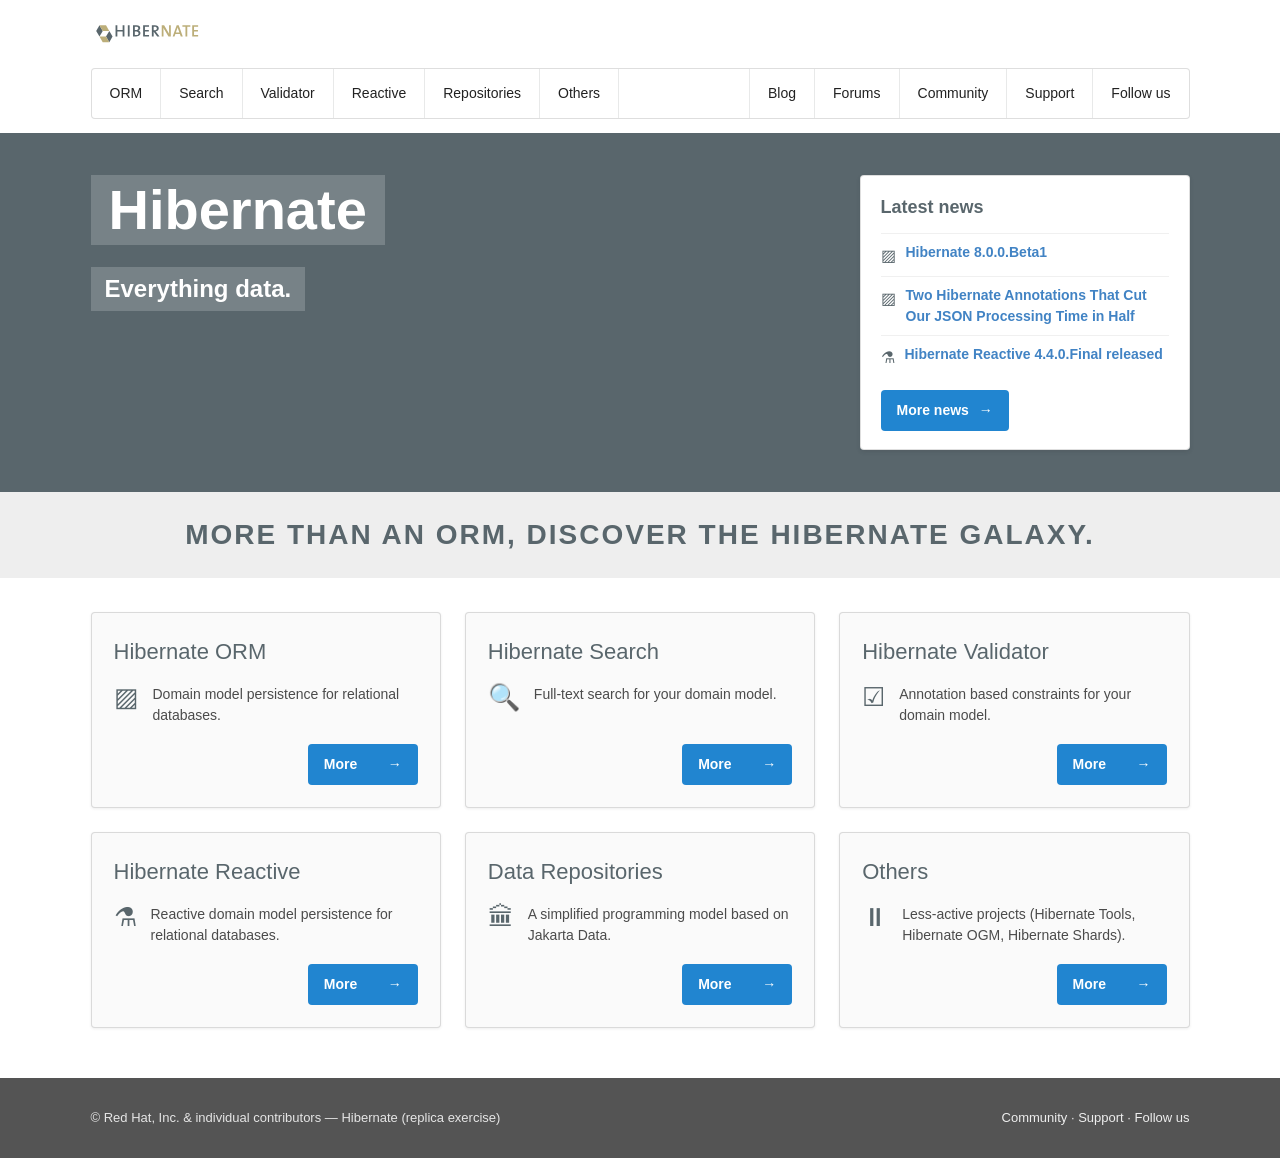
==== index.html @ 09bb4b25 "feat: add Hibernate.org HTML/CSS replica Static desktop-only replica of hibernate.org using plain HT" ====
<!DOCTYPE html>
<html lang="en">

<head>
  <meta charset="UTF-8">
  <title>Hibernate. Everything data.</title>
  <link rel="stylesheet" href="style.css">
</head>

<body>

  <header class="site-header">
    <div class="container">
      <a href="index.html" class="logo">
        <img src="images/hibernate-logo.svg" alt="Hibernate" class="logo-img">
      </a>
      <nav class="navbar">
        <a href="orm.html">ORM</a>
        <a href="blank.html">Search</a>
        <a href="blank.html">Validator</a>
        <a href="blank.html">Reactive</a>
        <a href="blank.html">Repositories</a>
        <a href="blank.html">Others</a>
        <span class="spacer"></span>
        <a href="blank.html">Blog</a>
        <a href="blank.html">Forums</a>
        <a href="blank.html">Community</a>
        <a href="blank.html">Support</a>
        <a href="blank.html">Follow us</a>
      </nav>
    </div>
  </header>

  <!-- Hero -->
  <section class="hero">
    <div class="container">
      <div>
        <div class="hero-title">Hibernate</div>
        <div><span class="hero-sub">Everything data.</span></div>
      </div>

      <div class="news-box">
        <h3>Latest news</h3>
        <div class="news-item">
          <span class="nicon">&#9640;</span>
          <a href="blank.html">Hibernate 8.0.0.Beta1</a>
        </div>
        <div class="news-item">
          <span class="nicon">&#9640;</span>
          <a href="blank.html">Two Hibernate Annotations That Cut Our JSON Processing Time in Half</a>
        </div>
        <div class="news-item">
          <span class="nicon">&#9879;</span>
          <a href="blank.html">Hibernate Reactive 4.4.0.Final released</a>
        </div>
        <a href="blank.html" class="btn btn-blue">More news</a>
      </div>
    </div>
  </section>

  <!-- Banner -->
  <div class="page-banner">
    <div class="container">
      <h1>More than an ORM, discover the Hibernate galaxy.</h1>
    </div>
  </div>

  <!-- Project cards -->
  <section class="projects">
    <div class="container">
      <div class="card-grid">

        <div class="card">
          <h2>Hibernate ORM</h2>
          <div class="card-body">
            <span class="cicon">&#9640;</span>
            <span>Domain model persistence for relational databases.</span>
          </div>
          <a href="orm.html" class="btn btn-blue">More</a>
        </div>

        <div class="card">
          <h2>Hibernate Search</h2>
          <div class="card-body">
            <span class="cicon">&#128269;</span>
            <span>Full-text search for your domain model.</span>
          </div>
          <a href="blank.html" class="btn btn-blue">More</a>
        </div>

        <div class="card">
          <h2>Hibernate Validator</h2>
          <div class="card-body">
            <span class="cicon">&#9745;</span>
            <span>Annotation based constraints for your domain model.</span>
          </div>
          <a href="blank.html" class="btn btn-blue">More</a>
        </div>

        <div class="card">
          <h2>Hibernate Reactive</h2>
          <div class="card-body">
            <span class="cicon">&#9879;</span>
            <span>Reactive domain model persistence for relational databases.</span>
          </div>
          <a href="blank.html" class="btn btn-blue">More</a>
        </div>

        <div class="card">
          <h2>Data Repositories</h2>
          <div class="card-body">
            <span class="cicon">&#127963;</span>
            <span>A simplified programming model based on Jakarta Data.</span>
          </div>
          <a href="blank.html" class="btn btn-blue">More</a>
        </div>

        <div class="card">
          <h2>Others</h2>
          <div class="card-body">
            <span class="cicon">&#9208;</span>
            <span>Less-active projects (Hibernate Tools, Hibernate OGM, Hibernate Shards).</span>
          </div>
          <a href="blank.html" class="btn btn-blue">More</a>
        </div>

      </div>
    </div>
  </section>

  <!-- Footer -->
  <footer class="site-footer">
    <div class="container">
      <span>&copy; Red Hat, Inc. &amp; individual contributors &mdash; Hibernate (replica exercise)</span>
      <span><a href="blank.html">Community</a> &middot; <a href="blank.html">Support</a> &middot; <a
          href="blank.html">Follow us</a></span>
    </div>
  </footer>

</body>

</html>
---- style.css ----
/* ===========================================================
   Hibernate.org replica - HTML/CSS only exercise
   No JavaScript, no external libraries or fonts.
   =========================================================== */

/* ---------- Reset / base ---------- */
* {
  margin: 0;
  padding: 0;
  box-sizing: border-box;
}

body {
  font-family: "Helvetica Neue", Arial, Helvetica, sans-serif;
  font-size: 14px;
  line-height: 1.5;
  color: rgba(0, 0, 0, 0.87);
  background: #ffffff;
}

a {
  color: #4183c4;
  text-decoration: none;
}

a:hover {
  text-decoration: underline;
}

.container {
  max-width: 1127px;
  margin: 0 auto;
  padding: 0 14px;
}

/* ---------- Top header / navigation ---------- */
.site-header {
  background: #ffffff;
  padding-top: 18px;
}

.logo {
  display: inline-block;
}

.logo:hover {
  text-decoration: none;
}

.logo-img {
  height: 30px;
  display: block;
}

/* main menu bar */
.navbar {
  display: flex;
  align-items: stretch;
  border: 1px solid rgba(34, 36, 38, 0.15);
  border-radius: 4px;
  margin: 14px 0 0;
  background: #fff;
}

.navbar a {
  padding: 14px 18px;
  color: rgba(0, 0, 0, 0.87);
  border-left: 1px solid rgba(34, 36, 38, 0.1);
  font-size: 14px;
  white-space: nowrap;
}

.navbar a:first-child { border-left: none; }

.navbar a:hover {
  background: rgba(0, 0, 0, 0.03);
  color: rgba(0, 0, 0, 0.95);
  text-decoration: none;
}

.navbar a.active {
  background: #f2f2f2;
  font-weight: 700;
}

.navbar .spacer {
  flex: 1 1 auto;
  border-left: 1px solid rgba(34, 36, 38, 0.1);
}

/* ---------- Hero / jumbotron ---------- */
.hero {
  background: #59666c;
  color: #fff;
  padding: 42px 0;
  margin-top: 14px;
}

.hero .container {
  display: flex;
  justify-content: space-between;
  align-items: flex-start;
  gap: 30px;
}

.hero-title {
  font-size: 56px;
  font-weight: 700;
  line-height: 1.1;
  background: rgba(255, 255, 255, 0.18);
  display: inline-block;
  padding: 4px 18px;
}

.hero-sub {
  font-size: 24px;
  font-weight: 700;
  margin-top: 22px;
  background: rgba(255, 255, 255, 0.18);
  display: inline-block;
  padding: 4px 14px;
}

/* project hero (orm page) */
.hero-project-title {
  display: inline-flex;
  align-items: center;
  gap: 14px;
  font-size: 34px;
  font-weight: 700;
  background: rgba(255, 255, 255, 0.18);
  padding: 6px 16px;
}

.hero-project-title .picon {
  font-size: 30px;
}

.hero-project-sub {
  display: inline-block;
  font-size: 20px;
  font-weight: 700;
  margin-top: 16px;
  background: rgba(255, 255, 255, 0.18);
  padding: 4px 12px;
}

.hero-actions {
  display: flex;
  flex-direction: column;
  gap: 8px;
  min-width: 210px;
}

/* ---------- Buttons ---------- */
.btn {
  display: inline-flex;
  align-items: center;
  justify-content: space-between;
  gap: 10px;
  padding: 10px 16px;
  border-radius: 4px;
  font-weight: 700;
  font-size: 14px;
  color: #fff;
  background: #2185d0;
}

.btn:hover { filter: brightness(0.93); text-decoration: none; color: #fff; }
.btn::after { content: "\2192"; font-weight: 700; }

.btn-blue   { background: #2185d0; }
.btn-green  { background: #21ba45; }
.btn-orange { background: #f2711c; }
.btn-grey   { background: #e0e1e2; color: rgba(0, 0, 0, 0.6); }
.btn-grey:hover { color: rgba(0, 0, 0, 0.7); }

/* ---------- Page title banner ---------- */
.page-banner {
  background: #eeeeee;
  padding: 22px 0;
}

.page-banner h1 {
  font-size: 28px;
  font-weight: 700;
  letter-spacing: 2px;
  text-transform: uppercase;
  color: #59666c;
  text-align: center;
}

.page-banner.left h1 {
  text-align: left;
  font-size: 15px;
  letter-spacing: 0;
  text-transform: none;
  font-weight: 700;
}

/* ---------- Latest news box (hero, home) ---------- */
.news-box {
  background: #fff;
  color: rgba(0, 0, 0, 0.87);
  border-radius: 4px;
  border: 1px solid rgba(34, 36, 38, 0.15);
  padding: 18px 20px;
  width: 330px;
  box-shadow: 0 2px 4px rgba(34, 36, 38, 0.12);
}

.news-box h3 {
  font-size: 18px;
  color: #59666c;
  margin-bottom: 12px;
}

.news-item {
  display: flex;
  gap: 10px;
  padding: 8px 0;
  border-top: 1px solid #f0f0f0;
  align-items: flex-start;
}

.news-item .nicon { color: #59666c; font-size: 16px; margin-top: 2px; }

.news-item a {
  color: #4183c4;
  font-weight: 700;
  font-size: 14px;
}

.news-box .btn { margin-top: 12px; }

/* ---------- Home: project cards ---------- */
.projects {
  padding: 34px 0 50px;
}

.card-grid {
  display: grid;
  grid-template-columns: repeat(3, 1fr);
  gap: 24px;
}

.card {
  background: #fafafa;
  border: 1px solid rgba(34, 36, 38, 0.15);
  border-radius: 4px;
  padding: 22px;
  box-shadow: 0 1px 3px rgba(34, 36, 38, 0.08);
  display: flex;
  flex-direction: column;
}

.card h2 {
  font-size: 22px;
  font-weight: 400;
  color: #59666c;
  margin-bottom: 16px;
}

.card .card-body {
  display: flex;
  gap: 14px;
  color: rgba(0, 0, 0, 0.7);
  flex: 1;
}

.card .cicon {
  font-size: 26px;
  color: #59666c;
  line-height: 1;
}

.card .btn { align-self: flex-end; margin-top: 18px; min-width: 110px; }

/* ---------- ORM page layout (3 columns) ---------- */
.orm-layout {
  display: grid;
  grid-template-columns: 220px 1fr 300px;
  gap: 30px;
  padding: 30px 0 60px;
}

/* left sidebar vertical menu */
.side-menu {
  border: 1px solid rgba(34, 36, 38, 0.15);
  border-radius: 4px;
  background: #fff;
  margin-bottom: 20px;
  list-style: none;
}

.side-menu > li > a,
.side-menu > li > .parent {
  display: flex;
  justify-content: space-between;
  align-items: center;
  padding: 11px 14px;
  color: rgba(0, 0, 0, 0.75);
  border-top: 1px solid rgba(34, 36, 38, 0.1);
  cursor: pointer;
}

.side-menu > li:first-child > a,
.side-menu > li:first-child > .parent {
  border-top: none;
}

.side-menu > li > a:hover,
.side-menu > li > .parent:hover {
  background: rgba(0, 0, 0, 0.03);
  text-decoration: none;
  color: rgba(0, 0, 0, 0.9);
}

.side-menu > li > a.active {
  background: #f2f2f2;
  font-weight: 700;
  color: rgba(0, 0, 0, 0.9);
}

.side-menu .ico { color: #9aa1a5; font-size: 13px; }

/* submenu: pure-CSS reveal on hover */
.has-sub .submenu {
  list-style: none;
  display: none;
  background: #fbfbfb;
}

.has-sub:hover .submenu {
  display: block;
}

.arrow { color: #9aa1a5; }

.submenu li a {
  display: block;
  padding: 9px 14px 9px 28px;
  color: rgba(0, 0, 0, 0.7);
  border-top: 1px solid rgba(34, 36, 38, 0.08);
  font-size: 13px;
}

.submenu li a:hover {
  background: rgba(0, 0, 0, 0.03);
  text-decoration: none;
}

/* center content */
.orm-content h2 {
  color: #59666c;
  font-size: 24px;
  font-weight: 700;
  border-bottom: 2px solid #bcae79;
  padding-bottom: 4px;
  margin: 26px 0 14px;
}

.orm-content h2:first-child { margin-top: 0; }

.orm-content p { margin: 12px 0; color: rgba(0, 0, 0, 0.8); }

.orm-content ul {
  margin: 12px 0 12px 26px;
  color: rgba(0, 0, 0, 0.8);
}

.orm-content li { margin: 6px 0; }

.info-box {
  background: #f8ffff;
  border: 1px solid #a9d5de;
  color: #276f86;
  border-radius: 4px;
  padding: 16px 18px;
  margin: 20px 0;
  display: flex;
  gap: 12px;
  align-items: center;
}

.info-box .ib-icon { font-size: 20px; }

/* right news column (orm page) */
.orm-news h3 {
  font-size: 18px;
  color: #59666c;
  margin-bottom: 14px;
}

.orm-news .news-entry {
  border-top: 1px solid #eee;
  padding: 14px 0;
}

.orm-news .news-entry:first-of-type { border-top: none; }

.orm-news .news-entry a {
  color: #4183c4;
  font-weight: 700;
  font-size: 15px;
}

.orm-news .date {
  color: #999;
  font-size: 12px;
  margin: 4px 0 6px;
}

.orm-news .excerpt {
  color: rgba(0, 0, 0, 0.7);
  font-size: 13px;
}

/* ---------- Footer ---------- */
.site-footer {
  background: #545454;
  color: rgba(255, 255, 255, 0.85);
  padding: 30px 0;
  font-size: 13px;
}

.site-footer a { color: rgba(255, 255, 255, 0.9); }

.site-footer .container {
  display: flex;
  justify-content: space-between;
  gap: 14px;
}

/* ---------- Blank placeholder page ---------- */
.placeholder {
  min-height: 300px;
  display: flex;
  flex-direction: column;
  align-items: center;
  justify-content: center;
  text-align: center;
  padding: 80px 20px;
  color: #59666c;
}

.placeholder h1 { font-size: 30px; margin-bottom: 12px; }
.placeholder p { color: rgba(0, 0, 0, 0.6); margin-bottom: 18px; }
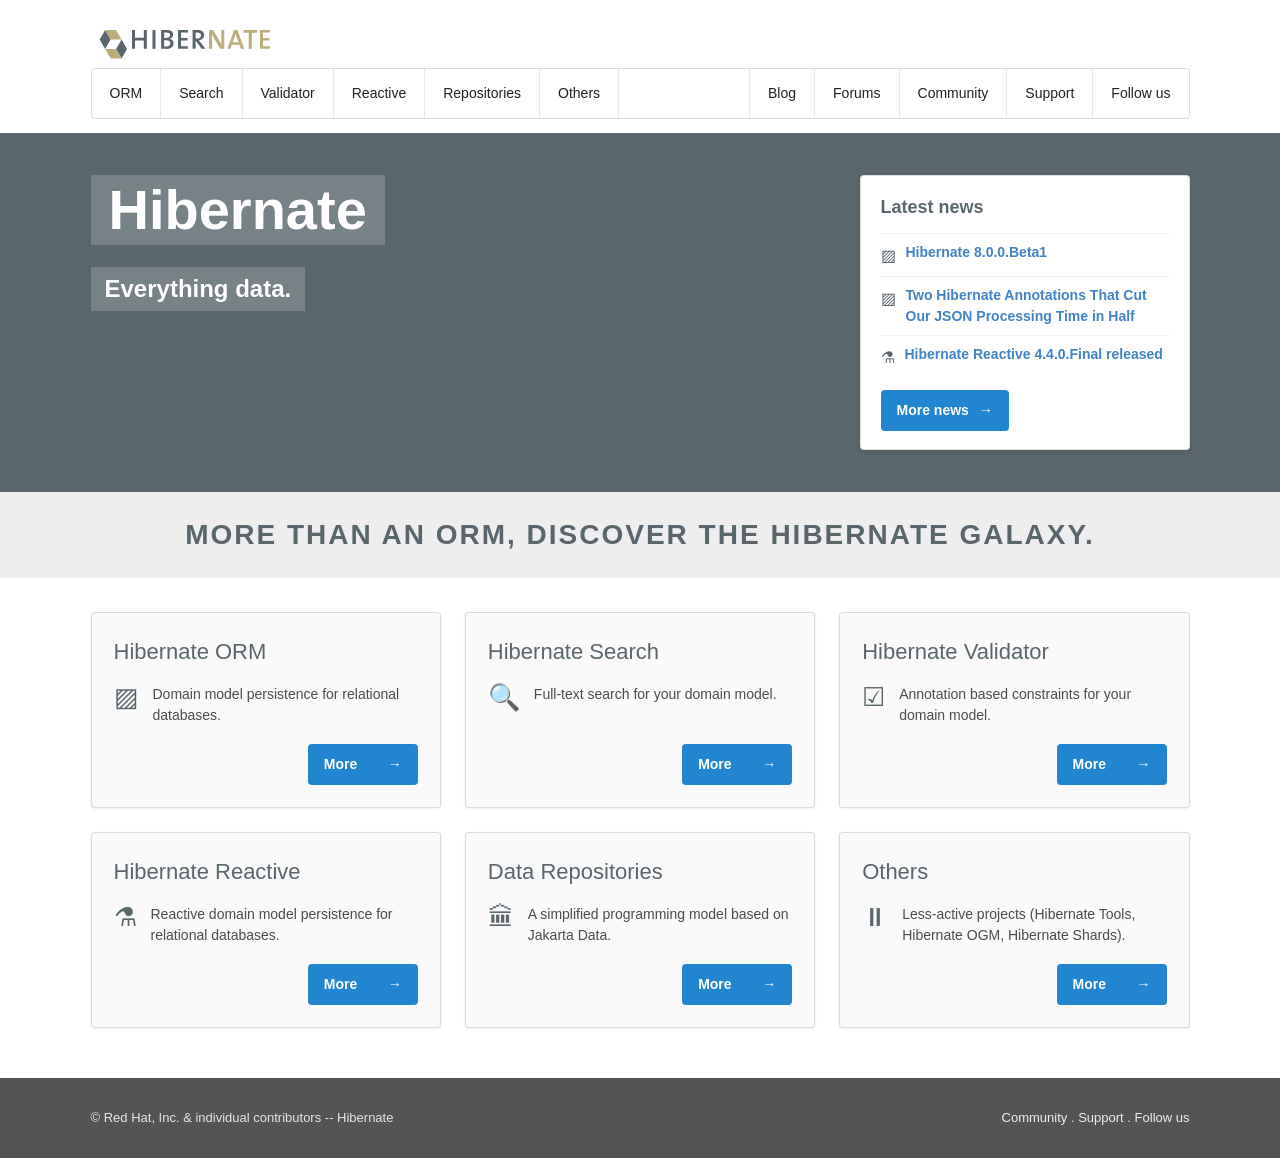
==== commit 80d95b0b: "remved not neede code" ====
--- a/index.html
+++ b/index.html
@@ -131,8 +131,8 @@
   <!-- Footer -->
   <footer class="site-footer">
     <div class="container">
-      <span>&copy; Red Hat, Inc. &amp; individual contributors &mdash; Hibernate (replica exercise)</span>
-      <span><a href="blank.html">Community</a> &middot; <a href="blank.html">Support</a> &middot; <a
+      <span>&copy; Red Hat, Inc. & individual contributors -- Hibernate</span>
+      <span><a href="blank.html">Community</a> . <a href="blank.html">Support</a> . <a
           href="blank.html">Follow us</a></span>
     </div>
   </footer>
--- a/style.css
+++ b/style.css
@@ -19,7 +19,7 @@
 }
 
 a {
-  color: #4183c4;
+  /* color: #4183c4; */
   text-decoration: none;
 }
 
@@ -39,16 +39,16 @@
   padding-top: 18px;
 }
 
-.logo {
+/* .logo {
   display: inline-block;
 }
 
 .logo:hover {
   text-decoration: none;
-}
+} */
 
 .logo-img {
-  height: 30px;
+  height: 50px;
   display: block;
 }
 
@@ -58,7 +58,7 @@
   align-items: stretch;
   border: 1px solid rgba(34, 36, 38, 0.15);
   border-radius: 4px;
-  margin: 14px 0 0;
+  /* margin: 0 0 0; */
   background: #fff;
 }
 
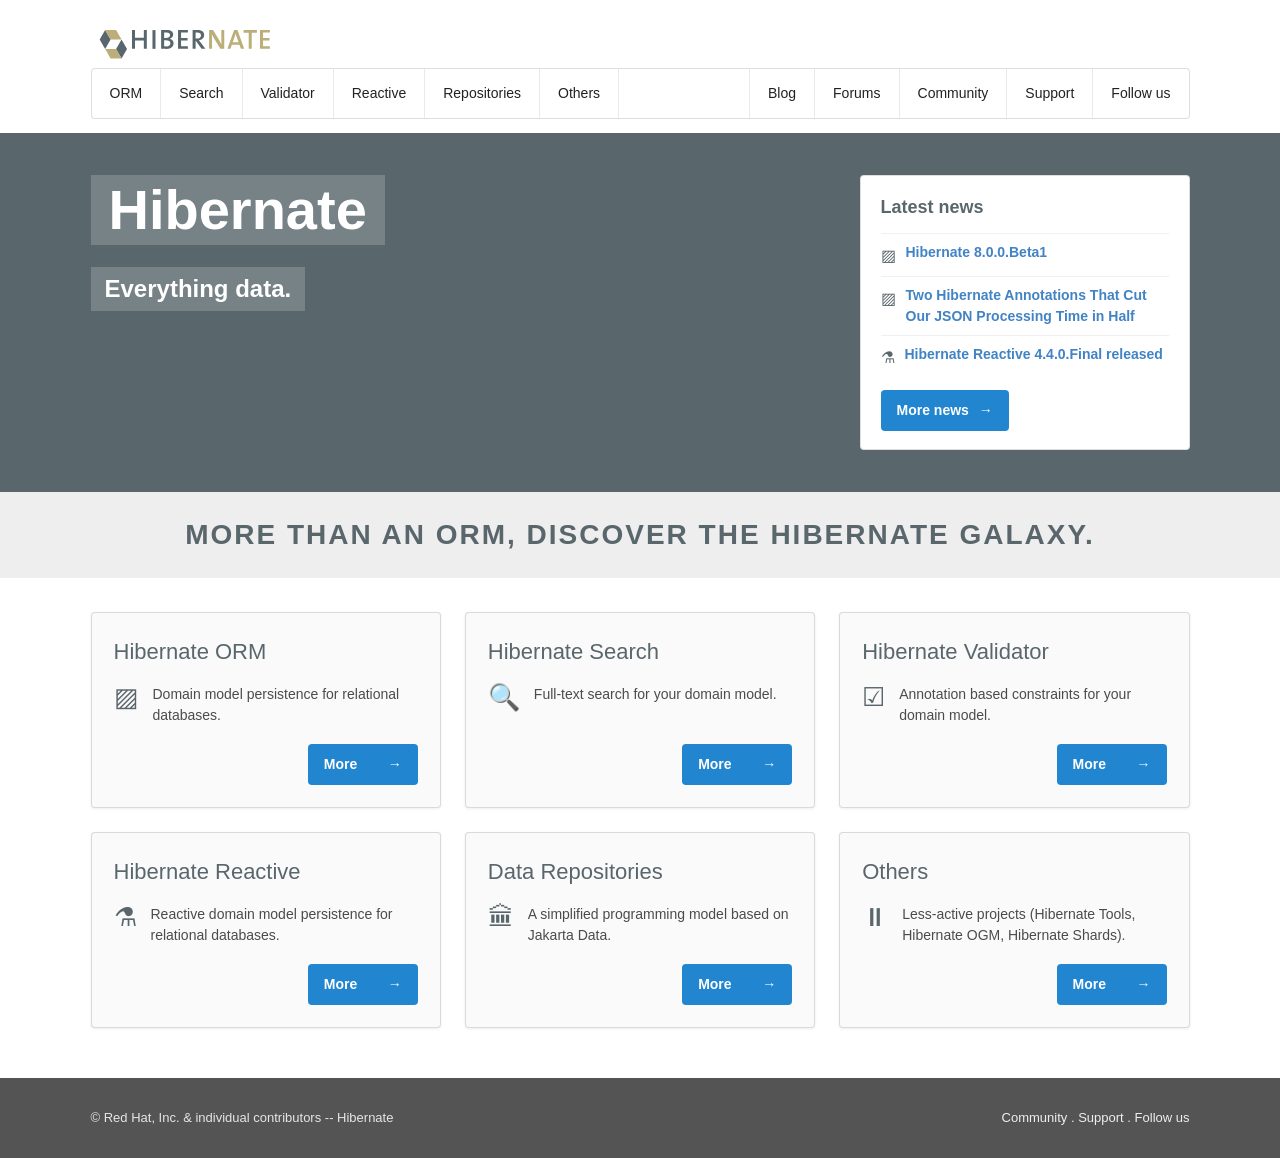
==== commit c03e6779: "refactor: remove ORM page and its CSS Drop orm.html and all styles used only by it (project banner, " ====
--- a/index.html
+++ b/index.html
@@ -15,7 +15,7 @@
         <img src="images/hibernate-logo.svg" alt="Hibernate" class="logo-img">
       </a>
       <nav class="navbar">
-        <a href="orm.html">ORM</a>
+        <a href="blank.html">ORM</a>
         <a href="blank.html">Search</a>
         <a href="blank.html">Validator</a>
         <a href="blank.html">Reactive</a>
@@ -31,12 +31,12 @@
     </div>
   </header>
 
-  <!-- Hero -->
-  <section class="hero">
+  <!-- Banner -->
+  <section class="banner">
     <div class="container">
       <div>
-        <div class="hero-title">Hibernate</div>
-        <div><span class="hero-sub">Everything data.</span></div>
+        <div class="banner-title">Hibernate</div>
+        <div><span class="banner-sub">Everything data.</span></div>
       </div>
 
       <div class="news-box">
@@ -76,7 +76,7 @@
             <span class="cicon">&#9640;</span>
             <span>Domain model persistence for relational databases.</span>
           </div>
-          <a href="orm.html" class="btn btn-blue">More</a>
+          <a href="blank.html" class="btn btn-blue">More</a>
         </div>
 
         <div class="card">
--- a/style.css
+++ b/style.css
@@ -88,22 +88,22 @@
   border-left: 1px solid rgba(34, 36, 38, 0.1);
 }
 
-/* ---------- Hero / jumbotron ---------- */
-.hero {
+/* ---------- Banner / jumbotron ---------- */
+.banner {
   background: #59666c;
   color: #fff;
   padding: 42px 0;
   margin-top: 14px;
 }
 
-.hero .container {
+.banner .container {
   display: flex;
   justify-content: space-between;
   align-items: flex-start;
   gap: 30px;
 }
 
-.hero-title {
+.banner-title {
   font-size: 56px;
   font-weight: 700;
   line-height: 1.1;
@@ -112,44 +112,13 @@
   padding: 4px 18px;
 }
 
-.hero-sub {
+.banner-sub {
   font-size: 24px;
   font-weight: 700;
   margin-top: 22px;
   background: rgba(255, 255, 255, 0.18);
   display: inline-block;
   padding: 4px 14px;
-}
-
-/* project hero (orm page) */
-.hero-project-title {
-  display: inline-flex;
-  align-items: center;
-  gap: 14px;
-  font-size: 34px;
-  font-weight: 700;
-  background: rgba(255, 255, 255, 0.18);
-  padding: 6px 16px;
-}
-
-.hero-project-title .picon {
-  font-size: 30px;
-}
-
-.hero-project-sub {
-  display: inline-block;
-  font-size: 20px;
-  font-weight: 700;
-  margin-top: 16px;
-  background: rgba(255, 255, 255, 0.18);
-  padding: 4px 12px;
-}
-
-.hero-actions {
-  display: flex;
-  flex-direction: column;
-  gap: 8px;
-  min-width: 210px;
 }
 
 /* ---------- Buttons ---------- */
@@ -170,10 +139,6 @@
 .btn::after { content: "\2192"; font-weight: 700; }
 
 .btn-blue   { background: #2185d0; }
-.btn-green  { background: #21ba45; }
-.btn-orange { background: #f2711c; }
-.btn-grey   { background: #e0e1e2; color: rgba(0, 0, 0, 0.6); }
-.btn-grey:hover { color: rgba(0, 0, 0, 0.7); }
 
 /* ---------- Page title banner ---------- */
 .page-banner {
@@ -190,15 +155,7 @@
   text-align: center;
 }
 
-.page-banner.left h1 {
-  text-align: left;
-  font-size: 15px;
-  letter-spacing: 0;
-  text-transform: none;
-  font-weight: 700;
-}
-
-/* ---------- Latest news box (hero, home) ---------- */
+/* ---------- Latest news box (banner, home) ---------- */
 .news-box {
   background: #fff;
   color: rgba(0, 0, 0, 0.87);
@@ -206,7 +163,7 @@
   border: 1px solid rgba(34, 36, 38, 0.15);
   padding: 18px 20px;
   width: 330px;
-  box-shadow: 0 2px 4px rgba(34, 36, 38, 0.12);
+  /* box-shadow: 0 2px 4px rgba(34, 36, 38, 0.12); */
 }
 
 .news-box h3 {
@@ -220,7 +177,7 @@
   gap: 10px;
   padding: 8px 0;
   border-top: 1px solid #f0f0f0;
-  align-items: flex-start;
+  /* align-items: flex-start; */
 }
 
 .news-item .nicon { color: #59666c; font-size: 16px; margin-top: 2px; }
@@ -275,146 +232,6 @@
 }
 
 .card .btn { align-self: flex-end; margin-top: 18px; min-width: 110px; }
-
-/* ---------- ORM page layout (3 columns) ---------- */
-.orm-layout {
-  display: grid;
-  grid-template-columns: 220px 1fr 300px;
-  gap: 30px;
-  padding: 30px 0 60px;
-}
-
-/* left sidebar vertical menu */
-.side-menu {
-  border: 1px solid rgba(34, 36, 38, 0.15);
-  border-radius: 4px;
-  background: #fff;
-  margin-bottom: 20px;
-  list-style: none;
-}
-
-.side-menu > li > a,
-.side-menu > li > .parent {
-  display: flex;
-  justify-content: space-between;
-  align-items: center;
-  padding: 11px 14px;
-  color: rgba(0, 0, 0, 0.75);
-  border-top: 1px solid rgba(34, 36, 38, 0.1);
-  cursor: pointer;
-}
-
-.side-menu > li:first-child > a,
-.side-menu > li:first-child > .parent {
-  border-top: none;
-}
-
-.side-menu > li > a:hover,
-.side-menu > li > .parent:hover {
-  background: rgba(0, 0, 0, 0.03);
-  text-decoration: none;
-  color: rgba(0, 0, 0, 0.9);
-}
-
-.side-menu > li > a.active {
-  background: #f2f2f2;
-  font-weight: 700;
-  color: rgba(0, 0, 0, 0.9);
-}
-
-.side-menu .ico { color: #9aa1a5; font-size: 13px; }
-
-/* submenu: pure-CSS reveal on hover */
-.has-sub .submenu {
-  list-style: none;
-  display: none;
-  background: #fbfbfb;
-}
-
-.has-sub:hover .submenu {
-  display: block;
-}
-
-.arrow { color: #9aa1a5; }
-
-.submenu li a {
-  display: block;
-  padding: 9px 14px 9px 28px;
-  color: rgba(0, 0, 0, 0.7);
-  border-top: 1px solid rgba(34, 36, 38, 0.08);
-  font-size: 13px;
-}
-
-.submenu li a:hover {
-  background: rgba(0, 0, 0, 0.03);
-  text-decoration: none;
-}
-
-/* center content */
-.orm-content h2 {
-  color: #59666c;
-  font-size: 24px;
-  font-weight: 700;
-  border-bottom: 2px solid #bcae79;
-  padding-bottom: 4px;
-  margin: 26px 0 14px;
-}
-
-.orm-content h2:first-child { margin-top: 0; }
-
-.orm-content p { margin: 12px 0; color: rgba(0, 0, 0, 0.8); }
-
-.orm-content ul {
-  margin: 12px 0 12px 26px;
-  color: rgba(0, 0, 0, 0.8);
-}
-
-.orm-content li { margin: 6px 0; }
-
-.info-box {
-  background: #f8ffff;
-  border: 1px solid #a9d5de;
-  color: #276f86;
-  border-radius: 4px;
-  padding: 16px 18px;
-  margin: 20px 0;
-  display: flex;
-  gap: 12px;
-  align-items: center;
-}
-
-.info-box .ib-icon { font-size: 20px; }
-
-/* right news column (orm page) */
-.orm-news h3 {
-  font-size: 18px;
-  color: #59666c;
-  margin-bottom: 14px;
-}
-
-.orm-news .news-entry {
-  border-top: 1px solid #eee;
-  padding: 14px 0;
-}
-
-.orm-news .news-entry:first-of-type { border-top: none; }
-
-.orm-news .news-entry a {
-  color: #4183c4;
-  font-weight: 700;
-  font-size: 15px;
-}
-
-.orm-news .date {
-  color: #999;
-  font-size: 12px;
-  margin: 4px 0 6px;
-}
-
-.orm-news .excerpt {
-  color: rgba(0, 0, 0, 0.7);
-  font-size: 13px;
-}
 
 /* ---------- Footer ---------- */
 .site-footer {
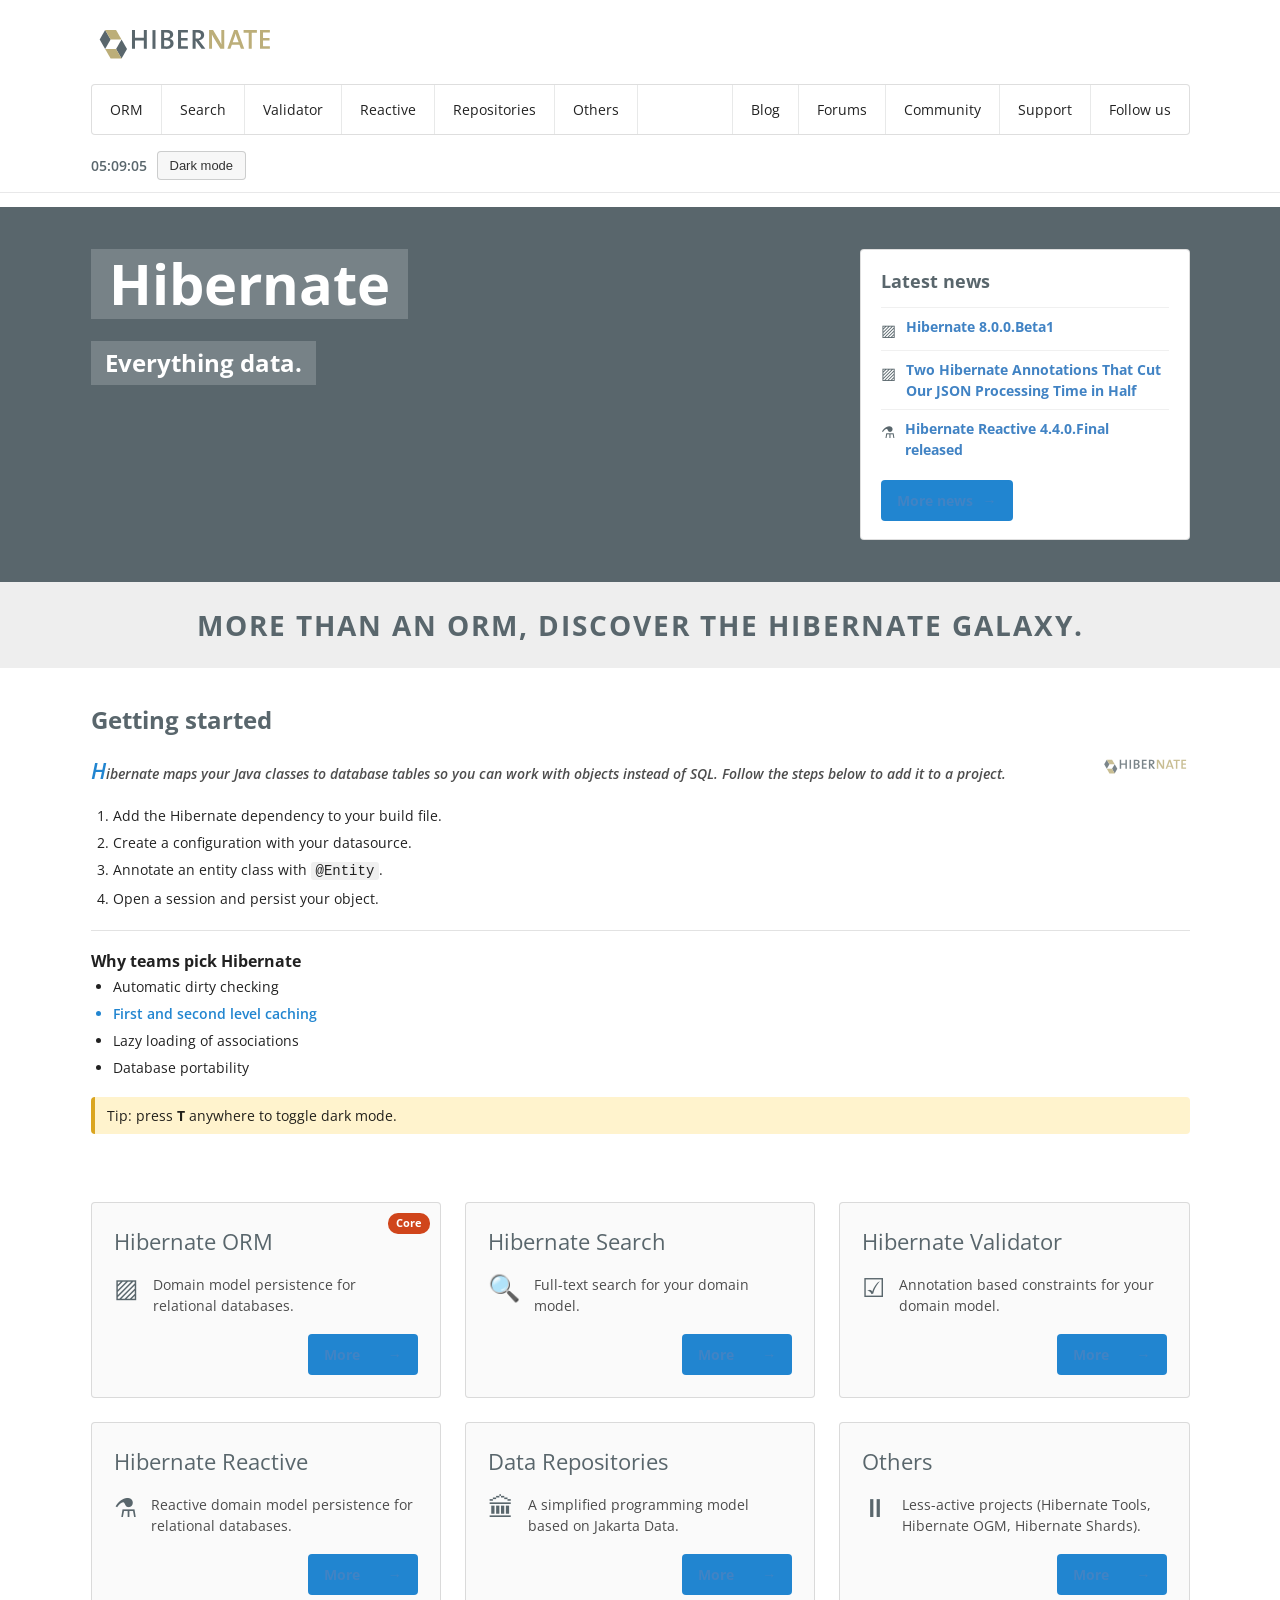
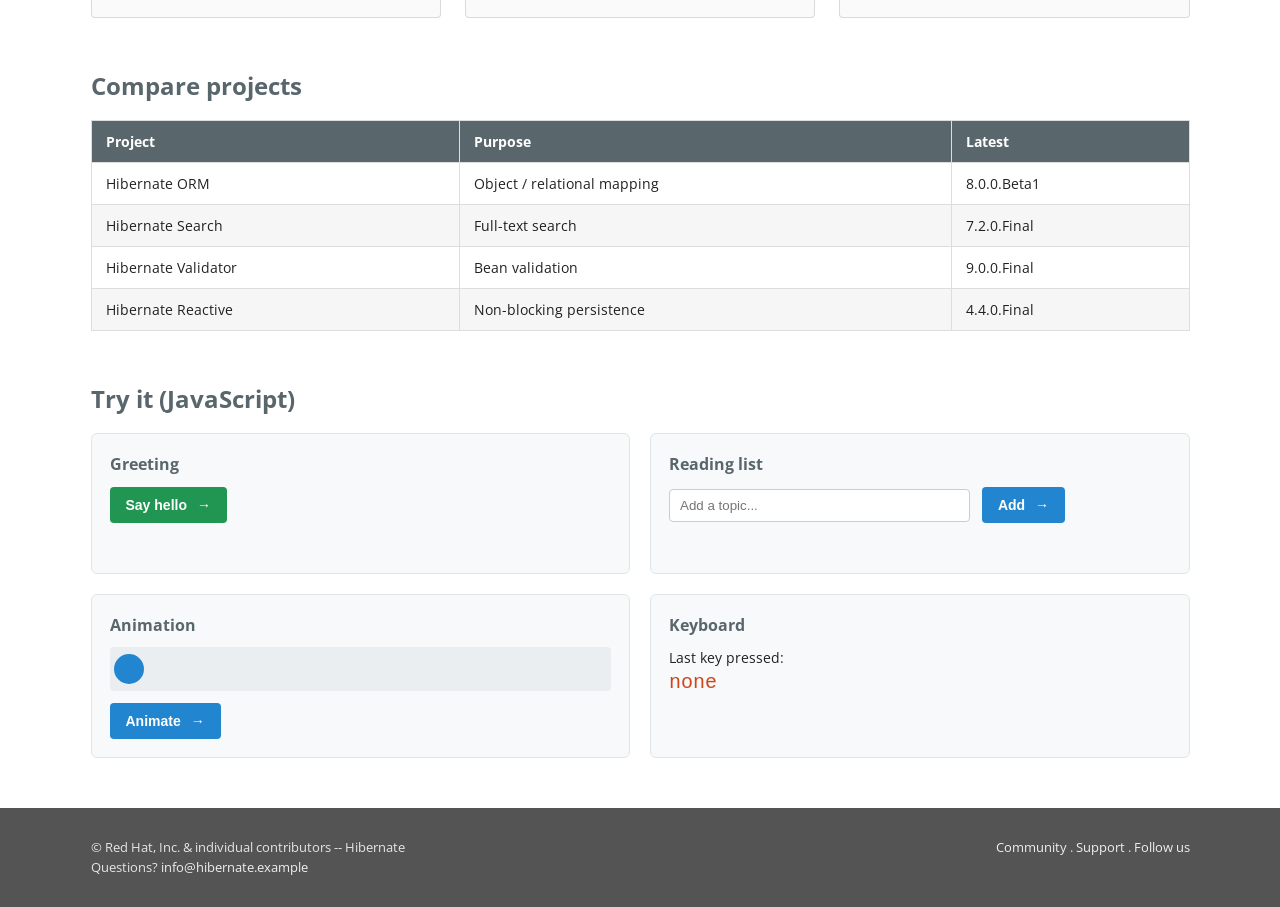
==== commit c33a2e83: "new concepts" ====
--- a/index.html
+++ b/index.html
@@ -2,19 +2,45 @@
 <html lang="en">
 
 <head>
+  <!-- Self-closing tags: meta / link have no closing tag -->
   <meta charset="UTF-8">
+  <meta name="viewport" content="width=device-width, initial-scale=1.0">
   <title>Hibernate. Everything data.</title>
+
+  <!-- Google Font (external stylesheet link) - falls back to system fonts offline -->
+  <link rel="preconnect" href="https://fonts.googleapis.com">
+  <link href="https://fonts.googleapis.com/css2?family=Open+Sans:wght@400;600;700&display=swap" rel="stylesheet">
+
+  <!-- Link to external CSS file -->
   <link rel="stylesheet" href="style.css">
+
+  <!-- Inline <style> block (Styling to HTML tags via <style>) -->
+  <style>
+    /* This tiny highlight class is defined inline in the page just to
+       demonstrate the <style> element. Everything else lives in style.css. */
+    .inline-note {
+      background: #fff3cd;
+      /* named color families vs hex used elsewhere */
+      border-left: 4px solid goldenrod;
+      padding: 8px 12px;
+      border-radius: 4px;
+    }
+  </style>
 </head>
 
-<body>
-
-  <header class="site-header">
-    <div class="container">
+<!-- id attribute used as a scroll anchor for the "back to top" button -->
+<body id="top">
+
+  <!-- SEMANTIC: <header> -->
+  <header class="site-header" id="siteHeader">
+    <div class="container header-inner">
       <a href="index.html" class="logo">
+        <!-- <img> self-closing tag with element attributes src / alt / class -->
         <img src="images/hibernate-logo.svg" alt="Hibernate" class="logo-img">
       </a>
-      <nav class="navbar">
+
+      <!-- SEMANTIC: <nav> -->
+      <nav class="navbar" id="mainNav">
         <a href="blank.html">ORM</a>
         <a href="blank.html">Search</a>
         <a href="blank.html">Validator</a>
@@ -28,10 +54,16 @@
         <a href="blank.html">Support</a>
         <a href="blank.html">Follow us</a>
       </nav>
+
+      <!-- JS-driven controls: live clock + theme toggle button -->
+      <div class="toolbar">
+        <span id="clock" class="clock">--:--:--</span>
+        <button id="themeToggle" type="button" class="mini-btn">Dark mode</button>
+      </div>
     </div>
   </header>
 
-  <!-- Banner -->
+  <!-- SEMANTIC: <section> -->
   <section class="banner">
     <div class="container">
       <div>
@@ -39,7 +71,8 @@
         <div><span class="banner-sub">Everything data.</span></div>
       </div>
 
-      <div class="news-box">
+      <!-- SEMANTIC: <aside> - side content next to the main banner -->
+      <aside class="news-box">
         <h3>Latest news</h3>
         <div class="news-item">
           <span class="nicon">&#9640;</span>
@@ -54,89 +87,217 @@
           <a href="blank.html">Hibernate Reactive 4.4.0.Final released</a>
         </div>
         <a href="blank.html" class="btn btn-blue">More news</a>
+      </aside>
+    </div>
+  </section>
+
+  <div class="page-banner">
+    <div class="container">
+      <h1>More than an ORM, discover the Hibernate galaxy.</h1>
+    </div>
+  </div>
+
+  <!-- SEMANTIC: <section> with lists + a floated image (float/clear demo) -->
+  <section class="getting-started">
+    <div class="container">
+      <h2 class="section-title">Getting started</h2>
+
+      <img src="images/hibernate-logo.svg" alt="" class="float-logo">
+
+      <p class="lead">
+        Hibernate maps your Java classes to database tables so you can work with
+        objects instead of SQL. Follow the steps below to add it to a project.
+      </p>
+
+      <!-- Ordered list <ol> -->
+      <ol class="steps">
+        <li>Add the Hibernate dependency to your build file.</li>
+        <li>Create a configuration with your datasource.</li>
+        <li>Annotate an entity class with <span class="code">@Entity</span>.</li>
+        <li>Open a session and persist your object.</li>
+      </ol>
+
+      <!-- clear the float before the next block -->
+      <hr class="divider">
+
+      <h3>Why teams pick Hibernate</h3>
+      <!-- Unordered list <ul> -->
+      <ul class="features">
+        <li>Automatic dirty checking</li>
+        <li>First and second level caching</li>
+        <li>Lazy loading of associations</li>
+        <li>Database portability</li>
+      </ul>
+
+      <p class="inline-note">Tip: press <strong>T</strong> anywhere to toggle dark mode.</p>
+    </div>
+  </section>
+
+  <!-- SEMANTIC: <section> holding project cards -->
+  <section class="projects">
+    <div class="container">
+      <div class="card-grid">
+
+        <!-- SEMANTIC: <article> - each self-contained project -->
+        <article class="card">
+          <span class="badge">Core</span>
+          <h2>Hibernate ORM</h2>
+          <div class="card-body">
+            <span class="cicon">&#9640;</span>
+            <span class="desc">Domain model persistence for relational databases.</span>
+          </div>
+          <a href="blank.html" class="btn btn-blue">More</a>
+        </article>
+
+        <article class="card">
+          <h2>Hibernate Search</h2>
+          <div class="card-body">
+            <span class="cicon">&#128269;</span>
+            <span class="desc">Full-text search for your domain model.</span>
+          </div>
+          <a href="blank.html" class="btn btn-blue">More</a>
+        </article>
+
+        <article class="card">
+          <h2>Hibernate Validator</h2>
+          <div class="card-body">
+            <span class="cicon">&#9745;</span>
+            <span class="desc">Annotation based constraints for your domain model.</span>
+          </div>
+          <a href="blank.html" class="btn btn-blue">More</a>
+        </article>
+
+        <article class="card">
+          <h2>Hibernate Reactive</h2>
+          <div class="card-body">
+            <span class="cicon">&#9879;</span>
+            <span class="desc">Reactive domain model persistence for relational databases.</span>
+          </div>
+          <a href="blank.html" class="btn btn-blue">More</a>
+        </article>
+
+        <article class="card">
+          <h2>Data Repositories</h2>
+          <div class="card-body">
+            <span class="cicon">&#127963;</span>
+            <span class="desc">A simplified programming model based on Jakarta Data.</span>
+          </div>
+          <a href="blank.html" class="btn btn-blue">More</a>
+        </article>
+
+        <article class="card">
+          <h2>Others</h2>
+          <div class="card-body">
+            <span class="cicon">&#9208;</span>
+            <span class="desc">Less-active projects (Hibernate Tools, Hibernate OGM, Hibernate Shards).</span>
+          </div>
+          <a href="blank.html" class="btn btn-blue">More</a>
+        </article>
+
       </div>
     </div>
   </section>
 
-  <!-- Banner -->
-  <div class="page-banner">
-    <div class="container">
-      <h1>More than an ORM, discover the Hibernate galaxy.</h1>
-    </div>
-  </div>
-
-  <!-- Project cards -->
-  <section class="projects">
-    <div class="container">
-      <div class="card-grid">
-
-        <div class="card">
-          <h2>Hibernate ORM</h2>
-          <div class="card-body">
-            <span class="cicon">&#9640;</span>
-            <span>Domain model persistence for relational databases.</span>
-          </div>
-          <a href="blank.html" class="btn btn-blue">More</a>
-        </div>
-
-        <div class="card">
-          <h2>Hibernate Search</h2>
-          <div class="card-body">
-            <span class="cicon">&#128269;</span>
-            <span>Full-text search for your domain model.</span>
-          </div>
-          <a href="blank.html" class="btn btn-blue">More</a>
-        </div>
-
-        <div class="card">
-          <h2>Hibernate Validator</h2>
-          <div class="card-body">
-            <span class="cicon">&#9745;</span>
-            <span>Annotation based constraints for your domain model.</span>
-          </div>
-          <a href="blank.html" class="btn btn-blue">More</a>
-        </div>
-
-        <div class="card">
-          <h2>Hibernate Reactive</h2>
-          <div class="card-body">
-            <span class="cicon">&#9879;</span>
-            <span>Reactive domain model persistence for relational databases.</span>
-          </div>
-          <a href="blank.html" class="btn btn-blue">More</a>
-        </div>
-
-        <div class="card">
-          <h2>Data Repositories</h2>
-          <div class="card-body">
-            <span class="cicon">&#127963;</span>
-            <span>A simplified programming model based on Jakarta Data.</span>
-          </div>
-          <a href="blank.html" class="btn btn-blue">More</a>
-        </div>
-
-        <div class="card">
-          <h2>Others</h2>
-          <div class="card-body">
-            <span class="cicon">&#9208;</span>
-            <span>Less-active projects (Hibernate Tools, Hibernate OGM, Hibernate Shards).</span>
-          </div>
-          <a href="blank.html" class="btn btn-blue">More</a>
+  <!-- SEMANTIC: <section> with a data <table> -->
+  <section class="compare">
+    <div class="container">
+      <h2 class="section-title">Compare projects</h2>
+      <table class="compare-table">
+        <thead>
+          <tr>
+            <th>Project</th>
+            <th>Purpose</th>
+            <th>Latest</th>
+          </tr>
+        </thead>
+        <tbody>
+          <tr>
+            <td>Hibernate ORM</td>
+            <td>Object / relational mapping</td>
+            <td>8.0.0.Beta1</td>
+          </tr>
+          <tr>
+            <td>Hibernate Search</td>
+            <td>Full-text search</td>
+            <td>7.2.0.Final</td>
+          </tr>
+          <tr>
+            <td>Hibernate Validator</td>
+            <td>Bean validation</td>
+            <td>9.0.0.Final</td>
+          </tr>
+          <tr>
+            <td>Hibernate Reactive</td>
+            <td>Non-blocking persistence</td>
+            <td>4.4.0.Final</td>
+          </tr>
+        </tbody>
+      </table>
+    </div>
+  </section>
+
+  <!-- SEMANTIC: <section> - the JavaScript playground -->
+  <section class="interactive">
+    <div class="container">
+      <h2 class="section-title">Try it (JavaScript)</h2>
+
+      <div class="demo-grid">
+
+        <!-- Greeting: alert + prompt + input values -->
+        <div class="demo-panel">
+          <h3>Greeting</h3>
+          <button id="greetBtn" type="button" class="btn btn-green">Say hello</button>
+          <p id="greeting" class="greeting-out"></p>
+        </div>
+
+        <!-- Create elements from an input value -->
+        <div class="demo-panel">
+          <h3>Reading list</h3>
+          <input id="noteInput" type="text" placeholder="Add a topic..." class="text-input">
+          <button id="addNoteBtn" type="button" class="btn btn-blue">Add</button>
+          <ul id="noteList" class="note-list"></ul>
+        </div>
+
+        <!-- Animation / element movement -->
+        <div class="demo-panel">
+          <h3>Animation</h3>
+          <div class="mover-track">
+            <div id="mover" class="mover"></div>
+          </div>
+          <button id="moveBtn" type="button" class="btn btn-blue">Animate</button>
+        </div>
+
+        <!-- Keyboard tracking -->
+        <div class="demo-panel">
+          <h3>Keyboard</h3>
+          <p>Last key pressed:</p>
+          <p id="keyLog" class="key-log">none</p>
         </div>
 
       </div>
     </div>
   </section>
 
-  <!-- Footer -->
+  <!-- SEMANTIC: <footer> -->
   <footer class="site-footer">
     <div class="container">
-      <span>&copy; Red Hat, Inc. & individual contributors -- Hibernate</span>
-      <span><a href="blank.html">Community</a> . <a href="blank.html">Support</a> . <a
-          href="blank.html">Follow us</a></span>
+      <span>
+        &copy; Red Hat, Inc. &amp; individual contributors -- Hibernate<br>
+        <!-- <br> line break, then an email hyperlink -->
+        Questions? <a href="mailto:info@hibernate.example">info@hibernate.example</a>
+      </span>
+      <span>
+        <a href="blank.html">Community</a> . <a href="blank.html">Support</a> .
+        <a href="blank.html">Follow us</a>
+      </span>
     </div>
   </footer>
 
+  <!-- Fixed-position button shown on scroll (window scroll event) -->
+  <a href="#top" id="scrollTop" class="scroll-top" title="Back to top">&#8593;</a>
+
+  <!-- JavaScript file loaded at end so the DOM exists first -->
+  <script src="script.js"></script>
 </body>
 
-</html>+</html>
--- a/style.css
+++ b/style.css
@@ -1,106 +1,154 @@
 /* ===========================================================
-   Hibernate.org replica - HTML/CSS only exercise
-   No JavaScript, no external libraries or fonts.
+   Hibernate.org replica - HTML / CSS / JS learning exercise
+
+   CSS RULE SYNTAX:  selector { property: value; }
+   This file demonstrates: selectors (tag/id/class), colors
+   (named/HEX/RGB/RGBA), the box model, text + fonts, link
+   states, display, position, float, combinators, pseudo-classes,
+   pseudo-elements, CSS grid (grid-template-areas), and flexbox.
    =========================================================== */
 
-/* ---------- Reset / base ---------- */
+/* ---------- Reset / base (TAG selector: *) ---------- */
 * {
   margin: 0;
   padding: 0;
   box-sizing: border-box;
 }
 
+/* TAG selector - styles every <body> */
 body {
-  font-family: "Helvetica Neue", Arial, Helvetica, sans-serif;
+  /* Google Font first, then system fallbacks */
+  font-family: "Open Sans", "Helvetica Neue", Arial, Helvetica, sans-serif;
   font-size: 14px;
   line-height: 1.5;
-  color: rgba(0, 0, 0, 0.87);
-  background: #ffffff;
-}
-
-a {
-  /* color: #4183c4; */
-  text-decoration: none;
-}
-
-a:hover {
-  text-decoration: underline;
-}
-
-.container {
+  color: rgba(0, 0, 0, 0.87);      /* RGBA colour */
+  background-color: #ffffff;        /* HEX colour */
+}
+
+/* Dark theme toggled by JavaScript adding .dark to <body> */
+body.dark {
+  background-color: #1e1e1e;
+  color: rgba(255, 255, 255, 0.87);
+}
+
+/* ---------- Links + link states ---------- */
+/* Order matters: link, visited, hover, active */
+a:link    { color: #4183c4; text-decoration: none; }   /* unvisited */
+a:visited { color: #34608f; }                           /* already clicked */
+a:hover   { text-decoration: underline; }               /* pointer over */
+a:active  { color: #d0451b; }                           /* while clicking */
+
+/* ---------- Layout helper ---------- */
+.container {                 /* CLASS selector */
   max-width: 1127px;
-  margin: 0 auto;
+  margin: 0 auto;            /* box model: centre with auto margins */
   padding: 0 14px;
 }
 
-/* ---------- Top header / navigation ---------- */
+/* ---------- Header / navigation (position: sticky) ---------- */
 .site-header {
   background: #ffffff;
   padding-top: 18px;
-}
-
-/* .logo {
-  display: inline-block;
-}
-
-.logo:hover {
-  text-decoration: none;
-} */
+  position: sticky;          /* sticks to top while scrolling */
+  top: 0;
+  z-index: 10;
+  border-bottom: 1px solid rgba(34, 36, 38, 0.1);
+}
+
+body.dark .site-header {     /* DESCENDANT combinator (space) */
+  background: #2a2a2a;
+}
+
+.header-inner {
+  display: flex;             /* FLEXBOX - row axis */
+  align-items: center;
+  gap: 16px;
+  flex-wrap: wrap;
+  padding-bottom: 12px;
+}
 
 .logo-img {
   height: 50px;
-  display: block;
-}
-
-/* main menu bar */
+  display: block;            /* DISPLAY: block */
+}
+
 .navbar {
-  display: flex;
+  display: flex;             /* FLEXBOX - row */
   align-items: stretch;
-  border: 1px solid rgba(34, 36, 38, 0.15);
-  border-radius: 4px;
-  /* margin: 0 0 0; */
+  border: 1px solid rgba(34, 36, 38, 0.15);   /* box model: border */
+  border-radius: 4px;
   background: #fff;
+  flex: 1 1 auto;
 }
 
 .navbar a {
-  padding: 14px 18px;
+  padding: 14px 18px;        /* box model: padding */
   color: rgba(0, 0, 0, 0.87);
   border-left: 1px solid rgba(34, 36, 38, 0.1);
   font-size: 14px;
   white-space: nowrap;
 }
 
+/* PSEUDO-CLASS :first-child - remove divider on first link */
 .navbar a:first-child { border-left: none; }
 
+/* PSEUDO-CLASS :hover */
 .navbar a:hover {
   background: rgba(0, 0, 0, 0.03);
   color: rgba(0, 0, 0, 0.95);
   text-decoration: none;
 }
 
-.navbar a.active {
+.navbar a.active {           /* element with BOTH tag+class */
   background: #f2f2f2;
   font-weight: 700;
 }
 
 .navbar .spacer {
-  flex: 1 1 auto;
+  flex: 1 1 auto;            /* flex-grow pushes later links right */
   border-left: 1px solid rgba(34, 36, 38, 0.1);
 }
 
-/* ---------- Banner / jumbotron ---------- */
+/* Toolbar with clock + theme button */
+.toolbar {
+  display: flex;
+  align-items: center;
+  gap: 10px;
+}
+
+.clock {
+  font-variant-numeric: tabular-nums;
+  color: #59666c;
+  font-weight: 600;
+}
+
+.mini-btn {
+  cursor: pointer;
+  border: 1px solid rgba(34, 36, 38, 0.2);
+  background: #f7f7f7;
+  color: #333;
+  padding: 6px 12px;
+  border-radius: 4px;
+  font-size: 13px;
+}
+
+.mini-btn:hover { background: #ececec; }
+
+/* ---------- Banner (background shorthand) ---------- */
 .banner {
-  background: #59666c;
-  color: #fff;
+  /* background SHORTHAND: color + image + repeat + position + attachment */
+  background: #59666c url("images/hibernate-logo.svg") no-repeat right -40px top -20px fixed;
+  color: white;              /* NAMED colour */
   padding: 42px 0;
   margin-top: 14px;
 }
 
 .banner .container {
-  display: flex;
+  display: flex;             /* FLEXBOX - row, space-between */
   justify-content: space-between;
   align-items: flex-start;
   gap: 30px;
+  flex-wrap: wrap;
 }
 
 .banner-title {
@@ -108,7 +156,7 @@
   font-weight: 700;
   line-height: 1.1;
   background: rgba(255, 255, 255, 0.18);
-  display: inline-block;
+  display: inline-block;     /* DISPLAY: inline-block */
   padding: 4px 18px;
 }
 
@@ -129,6 +177,8 @@
   gap: 10px;
   padding: 10px 16px;
   border-radius: 4px;
+  border: none;
+  cursor: pointer;
   font-weight: 700;
   font-size: 14px;
   color: #fff;
@@ -136,11 +186,14 @@
 }
 
 .btn:hover { filter: brightness(0.93); text-decoration: none; color: #fff; }
+
+/* PSEUDO-ELEMENT ::after inserts an arrow after every button */
 .btn::after { content: "\2192"; font-weight: 700; }
 
-.btn-blue   { background: #2185d0; }
-
-/* ---------- Page title banner ---------- */
+.btn-blue  { background: #2185d0; }                 /* HEX */
+.btn-green { background: rgb(33, 150, 83); }        /* RGB */
+
+/* ---------- Page banner (text properties) ---------- */
 .page-banner {
   background: #eeeeee;
   padding: 22px 0;
@@ -150,12 +203,67 @@
   font-size: 28px;
   font-weight: 700;
   letter-spacing: 2px;
-  text-transform: uppercase;
-  color: #59666c;
-  text-align: center;
-}
-
-/* ---------- Latest news box (banner, home) ---------- */
+  text-transform: uppercase;   /* TEXT: transform */
+  color: #59666c;
+  text-align: center;          /* TEXT: align */
+}
+
+/* ---------- Getting started (float + clear, pseudo-elements) ---------- */
+.getting-started { padding: 34px 0; }
+
+.section-title {
+  font-size: 24px;
+  font-weight: 700;
+  color: #59666c;
+  margin-bottom: 16px;
+}
+
+.float-logo {
+  float: right;                /* FLOAT: right */
+  width: 90px;
+  margin: 0 0 10px 20px;
+  opacity: 0.8;
+}
+
+.lead {
+  font-style: italic;          /* FONT: style */
+  color: rgba(0, 0, 0, 0.7);
+  margin-bottom: 14px;
+}
+
+/* PSEUDO-ELEMENT ::first-line and ::first-letter on the lead paragraph */
+.lead::first-line { font-weight: 600; }
+.lead::first-letter { font-size: 1.6em; color: #2185d0; }
+
+.steps, .features {
+  margin: 0 0 16px 22px;       /* keep list markers visible */
+}
+
+.steps li, .features li {
+  padding: 3px 0;
+}
+
+/* PSEUDO-CLASS :nth-child(2) - highlight the 2nd feature */
+.features li:nth-child(2) { color: #2185d0; font-weight: 600; }
+
+/* PSEUDO-CLASS :last-child - no bottom gap on last step */
+.steps li:last-child { margin-bottom: 0; }
+
+.code {
+  font-family: "Courier New", monospace;
+  background: #f0f0f0;
+  padding: 1px 5px;
+  border-radius: 3px;
+}
+
+.divider {
+  clear: both;                 /* CLEAR the float above */
+  border: none;
+  border-top: 1px solid #e2e2e2;
+  margin: 18px 0;
+}
+
+/* ---------- News aside ---------- */
 .news-box {
   background: #fff;
   color: rgba(0, 0, 0, 0.87);
@@ -163,7 +271,6 @@
   border: 1px solid rgba(34, 36, 38, 0.15);
   padding: 18px 20px;
   width: 330px;
-  /* box-shadow: 0 2px 4px rgba(34, 36, 38, 0.12); */
 }
 
 .news-box h3 {
@@ -177,7 +284,6 @@
   gap: 10px;
   padding: 8px 0;
   border-top: 1px solid #f0f0f0;
-  /* align-items: flex-start; */
 }
 
 .news-item .nicon { color: #59666c; font-size: 16px; margin-top: 2px; }
@@ -190,28 +296,42 @@
 
 .news-box .btn { margin-top: 12px; }
 
-/* ---------- Home: project cards ---------- */
-.projects {
-  padding: 34px 0 50px;
-}
+/* ---------- Projects (CSS GRID) ---------- */
+.projects { padding: 34px 0 50px; }
 
 .card-grid {
-  display: grid;
-  grid-template-columns: repeat(3, 1fr);
+  display: grid;                              /* GRID */
+  grid-template-columns: repeat(3, 1fr);      /* 3 equal columns */
   gap: 24px;
 }
 
 .card {
+  position: relative;          /* POSITION: relative - anchor for .badge */
   background: #fafafa;
   border: 1px solid rgba(34, 36, 38, 0.15);
   border-radius: 4px;
   padding: 22px;
-  box-shadow: 0 1px 3px rgba(34, 36, 38, 0.08);
-  display: flex;
+  display: flex;               /* FLEXBOX - column axis */
   flex-direction: column;
 }
 
-.card h2 {
+body.dark .card { background: #2c2c2c; border-color: rgba(255, 255, 255, 0.12); }
+
+/* POSITION: absolute badge pinned to the card corner */
+.badge {
+  position: absolute;
+  top: 10px;
+  right: 10px;
+  background: #d0451b;
+  color: #fff;
+  font-size: 11px;
+  font-weight: 700;
+  padding: 2px 8px;
+  border-radius: 10px;
+}
+
+/* CHILD combinator (>) - only direct <h2> children of .card */
+.card > h2 {
   font-size: 22px;
   font-weight: 400;
   color: #59666c;
@@ -225,6 +345,8 @@
   flex: 1;
 }
 
+body.dark .card .card-body { color: rgba(255, 255, 255, 0.7); }
+
 .card .cicon {
   font-size: 26px;
   color: #59666c;
@@ -232,6 +354,100 @@
 }
 
 .card .btn { align-self: flex-end; margin-top: 18px; min-width: 110px; }
+
+/* ---------- Compare table ---------- */
+.compare { padding: 0 0 40px; }
+
+.compare-table {
+  width: 100%;
+  border-collapse: collapse;   /* merge cell borders */
+}
+
+.compare-table th,
+.compare-table td {
+  border: 1px solid #ddd;
+  padding: 10px 14px;
+  text-align: left;
+}
+
+.compare-table th {
+  background: #59666c;
+  color: #fff;
+}
+
+/* PSEUDO-CLASS :nth-child(even) zebra striping on rows */
+.compare-table tbody tr:nth-child(even) { background: #f6f6f6; }
+body.dark .compare-table tbody tr:nth-child(even) { background: #333; }
+
+/* ---------- Interactive / JS playground (GRID with named areas) ---------- */
+.interactive {
+  padding: 10px 0 50px;
+}
+
+.demo-grid {
+  display: grid;
+  gap: 20px;
+  /* GRID with grid-template-areas */
+  grid-template-columns: 1fr 1fr;
+  grid-template-areas:
+    "greet notes"
+    "anim  keys";
+}
+
+.demo-panel {
+  background: #f7f9fa;
+  border: 1px solid #e0e5e8;
+  border-radius: 6px;
+  padding: 18px;
+}
+
+body.dark .demo-panel { background: #2c2c2c; border-color: #444; }
+
+.demo-panel h3 { margin-bottom: 10px; color: #59666c; }
+
+.demo-panel:nth-child(1) { grid-area: greet; }
+.demo-panel:nth-child(2) { grid-area: notes; }
+.demo-panel:nth-child(3) { grid-area: anim; }
+.demo-panel:nth-child(4) { grid-area: keys; }
+
+.text-input {
+  padding: 8px 10px;
+  border: 1px solid #ccc;
+  border-radius: 4px;
+  width: 60%;
+  margin-right: 8px;
+}
+
+.note-list { margin: 12px 0 0 20px; }
+.note-list li { padding: 3px 0; }
+
+.greeting-out { margin-top: 12px; font-weight: 600; color: #2185d0; min-height: 20px; }
+
+.key-log {
+  font-family: "Courier New", monospace;
+  font-size: 20px;
+  color: #d0451b;
+}
+
+/* Animation track + moving box */
+.mover-track {
+  position: relative;          /* POSITION context for the mover */
+  height: 44px;
+  background: #eaeef0;
+  border-radius: 4px;
+  margin-bottom: 12px;
+  overflow: hidden;
+}
+
+.mover {
+  position: absolute;          /* POSITION: absolute - moved by JS via left */
+  top: 7px;
+  left: 4px;
+  width: 30px;
+  height: 30px;
+  border-radius: 50%;
+  background: #2185d0;
+}
 
 /* ---------- Footer ---------- */
 .site-footer {
@@ -247,13 +463,33 @@
   display: flex;
   justify-content: space-between;
   gap: 14px;
-}
-
-/* ---------- Blank placeholder page ---------- */
+  flex-wrap: wrap;
+}
+
+/* ---------- Back-to-top button (POSITION: fixed) ---------- */
+.scroll-top {
+  position: fixed;             /* stays in viewport corner */
+  right: 20px;
+  bottom: 20px;
+  width: 42px;
+  height: 42px;
+  border-radius: 50%;
+  background: #2185d0;
+  color: #fff;
+  text-align: center;
+  line-height: 42px;
+  font-size: 20px;
+  display: none;               /* DISPLAY: none until JS reveals it */
+  box-shadow: 0 2px 6px rgba(0, 0, 0, 0.3);
+}
+
+.scroll-top:hover { text-decoration: none; filter: brightness(0.92); }
+
+/* ---------- Placeholder (blank.html) ---------- */
 .placeholder {
   min-height: 300px;
   display: flex;
-  flex-direction: column;
+  flex-direction: column;      /* FLEXBOX - column */
   align-items: center;
   justify-content: center;
   text-align: center;
@@ -263,3 +499,18 @@
 
 .placeholder h1 { font-size: 30px; margin-bottom: 12px; }
 .placeholder p { color: rgba(0, 0, 0, 0.6); margin-bottom: 18px; }
+
+/* ---------- RESPONSIVE: collapse grids to one column on small screens ---------- */
+@media (max-width: 768px) {
+  .card-grid { grid-template-columns: 1fr; }   /* GRID responsive */
+  .demo-grid {
+    grid-template-columns: 1fr;
+    grid-template-areas:
+      "greet"
+      "notes"
+      "anim"
+      "keys";
+  }
+  .news-box { width: 100%; }
+  .banner .container { gap: 18px; }
+}
